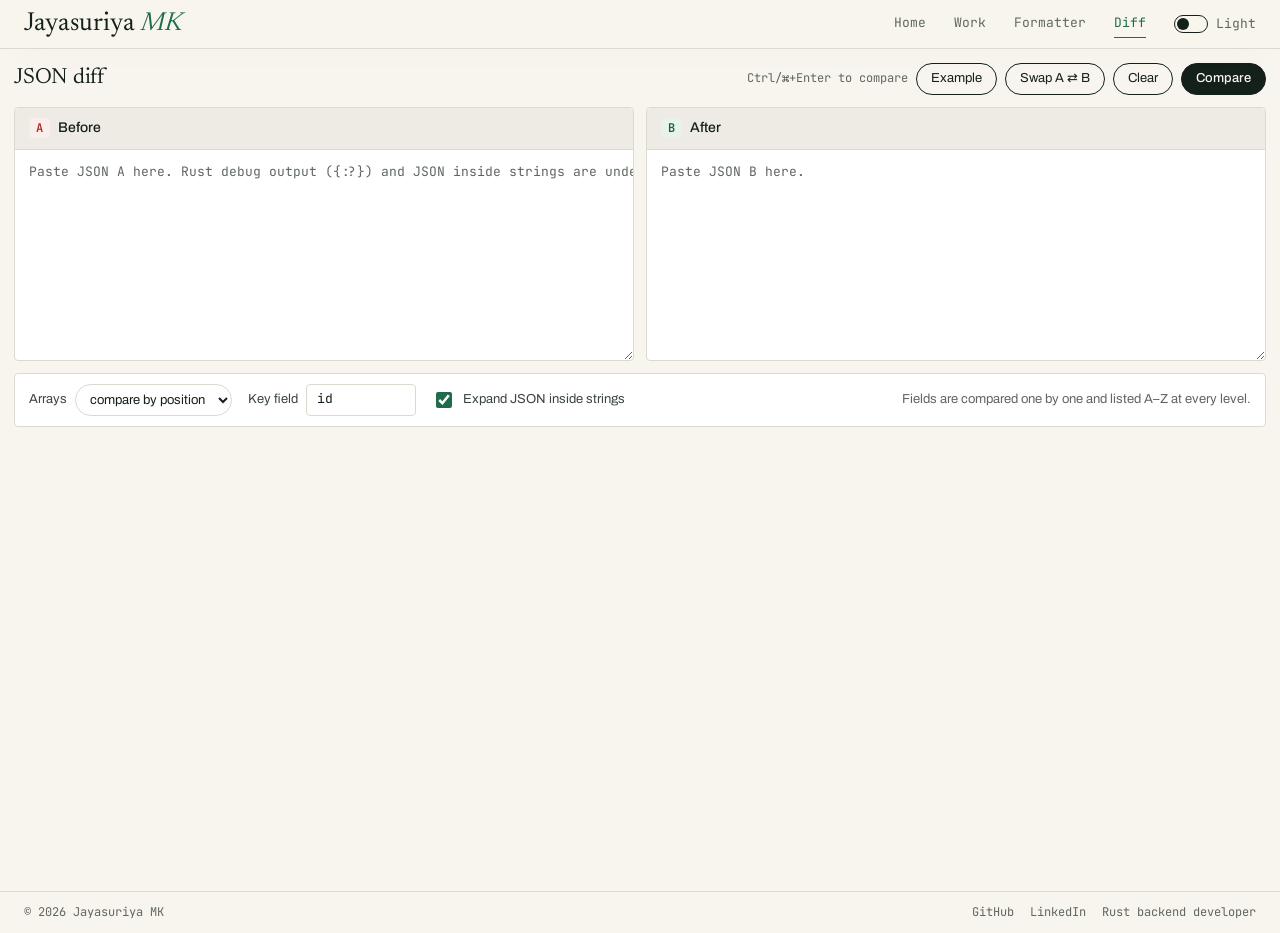
==== JSON_Diff.html @ 96c5d4a2 "Initial commit: Newsprint portfolio with JSON Formatter and JSON Diff" ====
<!DOCTYPE html>
<html lang="en">
<head>
<meta charset="utf-8">
<meta name="viewport" content="width=device-width, initial-scale=1, viewport-fit=cover">
<title>JSON Diff</title>
<link rel="preconnect" href="https://fonts.googleapis.com">
<link rel="preconnect" href="https://fonts.gstatic.com" crossorigin>
<link rel="stylesheet" href="https://fonts.googleapis.com/css2?family=Newsreader:ital,opsz,wght@0,6..72,400;0,6..72,500;1,6..72,400&family=Archivo:wght@400;500;600&family=JetBrains+Mono:wght@400;500&display=swap">
<link rel="stylesheet" href="tools.css">
<style>
  body {
    font-family: var(--sans);
    background: var(--bg);
    color: var(--ink);
  }
  .app {
    min-height: calc(100dvh - 58px);
    display: flex;
    flex-direction: column;
    gap: 12px;
    padding: 14px;
    max-width: 1500px;
    margin: 0 auto;
    box-sizing: border-box;
  }
  .bar {
    display: flex;
    align-items: center;
    flex-wrap: wrap;
    gap: 10px 14px;
  }
  h1 {
    font-family: 'Newsreader', serif;
    font-size: 22px;
    font-weight: 400;
    letter-spacing: -0.01em;
    margin: 0 auto 0 0;
    color: var(--ink);
  }
  .controls {
    display: flex;
    align-items: center;
    flex-wrap: wrap;
    gap: 8px;
  }
  button, select {
    font: inherit;
    font-size: 13px;
    color: var(--ink);
    background: transparent;
    border: 1px solid var(--ink);
    border-radius: 999px;
    padding: 6px 14px;
    cursor: pointer;
    min-height: 32px;
    line-height: 1.2;
    transition: background-color 0.15s ease, color 0.15s ease, border-color 0.15s ease;
  }
  select {
    background: var(--panel);
  }
  button:hover:not(:disabled) {
    background: var(--ink);
    color: var(--bg);
  }
  select:hover {
    border-color: var(--accent);
  }
  button:disabled {
    opacity: 0.45;
    cursor: not-allowed;
  }
  button:disabled:hover {
    background: transparent;
    color: var(--ink);
  }
  button:focus-visible, select:focus-visible, textarea:focus-visible, input:focus-visible {
    outline: 2px solid var(--accent);
    outline-offset: 2px;
  }
  button:active:not(:disabled) {
    background: var(--accent);
    border-color: var(--accent);
    color: var(--bg);
  }
  button.primary {
    background: var(--ink);
    border: 1px solid var(--ink);
    color: var(--bg);
    font-weight: 500;
  }
  button.primary:hover:not(:disabled) {
    background: var(--accent);
    border-color: var(--accent);
    color: var(--bg);
  }
  button.primary:active:not(:disabled) {
    background: var(--accent);
    border-color: var(--accent);
    color: var(--bg);
  }
  button.primary:disabled:hover {
    background: var(--ink);
    color: var(--bg);
  }
  .hint {
    color: var(--muted);
    font-size: 13px;
  }
  .hint.kbd {
    font-family: var(--mono);
    font-size: 12px;
  }

  .inputs { display: grid; grid-template-columns: 1fr 1fr; gap: 12px; }
  @media (max-width: 800px) { .inputs { grid-template-columns: 1fr; } .hint.kbd { display: none; } }

  .pane {
    min-width: 0;
    display: flex;
    flex-direction: column;
    background: var(--panel);
    border: 1px solid var(--line);
    border-radius: 4px;
    overflow: hidden;
  }
  .pane-head {
    display: flex;
    align-items: center;
    justify-content: space-between;
    gap: 10px;
    min-height: 42px;
    padding: 6px 12px 6px 14px;
    background: var(--panel-2);
    border-bottom: 1px solid var(--line);
    font-weight: 500;
    font-size: 14px;
  }
  .pane-head .meta {
    font-family: var(--mono);
    color: var(--muted);
    font-weight: 400;
    font-size: 12px;
    margin-left: 8px;
  }
  .badge {
    display: inline-block;
    min-width: 20px;
    padding: 0 7px;
    margin-right: 8px;
    border-radius: 4px;
    font: 600 12px/20px var(--mono);
    text-align: center;
  }
  .badge.a { background: var(--rem-bg); color: var(--rem-ink); }
  .badge.b { background: var(--add-bg); color: var(--add-ink); }
  textarea.src {
    display: block;
    width: 100%;
    height: 210px;
    min-height: 90px;
    margin: 0;
    border: 0;
    padding: 12px 14px;
    resize: vertical;
    background: transparent;
    color: var(--ink);
    font: 13px/1.55 var(--mono);
    tab-size: 2;
    white-space: pre;
    overflow: auto;
  }
  textarea.src::placeholder { color: var(--muted); }
  .err {
    display: none;
    margin: 0;
    padding: 9px 14px;
    background: var(--err-bg);
    color: var(--err);
    border-top: 1px solid var(--line);
    font-size: 13px;
    overflow-wrap: anywhere;
  }
  .err.show { display: block; }

  .opts {
    display: flex;
    align-items: center;
    flex-wrap: wrap;
    gap: 8px 16px;
    padding: 10px 14px;
    background: var(--panel);
    border: 1px solid var(--line);
    border-radius: 4px;
    font-size: 13px;
  }
  .opts label { display: inline-flex; align-items: center; gap: 8px; color: var(--ink-2); }
  .opts select, .opts input[type="text"] {
    min-height: 32px;
    padding: 3px 10px;
    font-size: 13px;
    color: var(--ink);
    background: var(--panel);
    border: 1px solid var(--line);
  }
  .opts select { border-radius: 999px; }
  .opts input[type="text"] { border-radius: 4px; }
  .opts input.keyname { width: 110px; font-family: var(--mono); }
  .opts input[type="checkbox"] { width: 16px; height: 16px; accent-color: var(--accent); }
  .opts .sp { margin-left: auto; }

  .results {
    background: var(--panel);
    border: 1px solid var(--line);
    border-radius: 4px;
    overflow: clip;
  }
  .results[hidden] { display: none; }
  .summary {
    display: flex;
    align-items: center;
    flex-wrap: wrap;
    gap: 8px;
    padding: 10px 12px;
    background: var(--panel-2);
    border-bottom: 1px solid var(--line);
  }
  .chip {
    display: inline-flex;
    align-items: center;
    gap: 7px;
    min-height: 32px;
    padding: 3px 12px;
    font-size: 13px;
    border-radius: 999px;
    border: 1px solid var(--line);
    background: var(--panel);
    cursor: pointer;
    transition: none;
  }
  .chip b { font-family: var(--mono); font-weight: 600; }
  .chip[aria-pressed="false"] { opacity: 0.5; text-decoration: line-through; text-decoration-color: transparent; }
  .chip.changed { color: var(--chg); }
  .chip.added { color: var(--add-ink); }
  .chip.removed { color: var(--rem-ink); }
  .chip.same { color: var(--ink-2); }
  .chip.changed[aria-pressed="true"] { background: var(--chg-bg); border-color: var(--chg); }
  .chip.added[aria-pressed="true"] { background: var(--add-bg); border-color: var(--add-ink); }
  .chip.removed[aria-pressed="true"] { background: var(--rem-bg); border-color: var(--rem-ink); }
  .chip.same[aria-pressed="true"] { background: var(--accent-soft); border-color: var(--ink-2); }
  .chip:hover {
    background: var(--panel-2);
    color: inherit;
    border-color: var(--ink-2);
  }
  .chip.changed[aria-pressed="true"]:hover { background: var(--chg-bg); border-color: var(--chg); color: var(--chg); }
  .chip.added[aria-pressed="true"]:hover { background: var(--add-bg); border-color: var(--add-ink); color: var(--add-ink); }
  .chip.removed[aria-pressed="true"]:hover { background: var(--rem-bg); border-color: var(--rem-ink); color: var(--rem-ink); }
  .chip.same[aria-pressed="true"]:hover { background: var(--accent-soft); border-color: var(--ink-2); color: var(--ink-2); }

  .toolbar {
    display: flex;
    align-items: center;
    flex-wrap: wrap;
    gap: 8px;
    padding: 8px 12px;
    border-bottom: 1px solid var(--line);
  }
  .toolbar input[type="text"] {
    flex: 1 1 200px;
    min-width: 0;
    min-height: 32px;
    padding: 4px 10px;
    font-size: 13px;
    color: var(--ink);
    background: var(--panel);
    border: 1px solid var(--line);
    border-radius: 4px;
  }
  .toolbar input[type="text"]::placeholder { color: var(--muted); }
  .toolbar button { min-height: 32px; padding: 4px 12px; font-size: 13px; }
  .seg { display: inline-flex; }
  .seg button { border-radius: 0; margin-left: -1px; }
  .seg button:first-child { border-radius: 999px 0 0 999px; margin-left: 0; }
  .seg button:last-child { border-radius: 0 999px 999px 0; }
  .seg button:hover, .seg button:focus-visible, .seg button[aria-pressed="true"] { z-index: 1; }
  button.toggle[aria-pressed="true"] {
    background: var(--accent);
    border-color: var(--accent);
    color: var(--bg);
    font-weight: 500;
  }
  button.toggle[aria-pressed="true"]:hover {
    background: var(--accent);
    border-color: var(--accent);
    color: var(--bg);
  }
  .banner { padding: 18px 16px; color: var(--ok); font-weight: 500; }
  .banner.muted { color: var(--ink-2); font-weight: 400; }
  .note { padding: 8px 14px; font-size: 13px; color: var(--ink-2); border-top: 1px solid var(--line); }

  /* rows */
  .thead, .row { display: grid; grid-template-columns: minmax(220px, 34%) minmax(0, 1fr) minmax(0, 1fr); }
  .thead {
    position: sticky;
    top: 0;
    z-index: 2;
    background: var(--panel-2);
    border-bottom: 1px solid var(--line);
    font-size: 12px;
    font-weight: 600;
    color: var(--ink-2);
    text-transform: uppercase;
    letter-spacing: 0.04em;
  }
  .thead > div { padding: 7px 12px; }
  .row { border-bottom: 1px solid var(--line); font-size: 13px; }
  .row:last-child { border-bottom: 0; }
  .row > div { padding: 5px 12px; min-width: 0; }
  .k {
    font-family: var(--mono);
    overflow-wrap: anywhere;
    display: flex;
    align-items: flex-start;
    gap: 6px;
    border-left: 3px solid transparent;
  }
  .k .lbl { min-width: 0; }
  .k .full { display: block; color: var(--ink-2); font-size: 11.5px; }
  .v { font-family: var(--mono); white-space: pre-wrap; overflow-wrap: anywhere; }
  .v.empty { color: var(--ink-2); opacity: 0.55; }
  .v .ty {
    margin-left: 6px;
    padding: 0 6px;
    border-radius: 4px;
    font: 500 10.5px/16px var(--sans);
    background: var(--panel-2);
    color: var(--ink-2);
    border: 1px solid var(--line);
  }
  .s-str { color: var(--t-str); }
  .s-num { color: var(--t-num); }
  .s-lit { color: var(--t-lit); }
  .row.changed > .k { border-left-color: var(--chg); }
  .row.added > .k { border-left-color: var(--add-ink); }
  .row.removed > .k { border-left-color: var(--rem-ink); }
  .row.changed > .va, .row.removed > .va { background: var(--rem-bg); }
  .row.changed > .vb, .row.added > .vb { background: var(--add-bg); }
  .row.same > .k { color: var(--ink-2); }
  mark.hd { color: inherit; border-radius: 3px; padding: 0 1px; }
  .va mark.hd { background: var(--rem-hl); }
  .vb mark.hd { background: var(--add-hl); }
  .row.group { cursor: pointer; background: var(--panel-2); user-select: none; }
  .row.group:hover { background: var(--accent-soft); }
  .row.group .k { align-items: center; font-weight: 500; }
  .row.group .gm {
    grid-column: 2 / 4;
    display: flex;
    align-items: center;
    flex-wrap: wrap;
    gap: 6px 10px;
    color: var(--ink-2);
  }
  .caret { flex: none; width: 14px; height: 14px; position: relative; }
  .caret::before {
    content: "";
    position: absolute;
    left: 3px;
    top: 2px;
    width: 6px;
    height: 6px;
    border-right: 1.6px solid currentColor;
    border-bottom: 1.6px solid currentColor;
    transform: rotate(-45deg);
    transition: transform 0.12s;
  }
  .row.group.open .caret::before { transform: translate(1px, 1px) rotate(45deg); }
  .pill { display: inline-block; padding: 0 8px; border-radius: 999px; font: 600 12px/20px var(--mono); }
  .pill.changed { background: var(--chg-bg); color: var(--chg); }
  .pill.added { background: var(--add-bg); color: var(--add-ink); }
  .pill.removed { background: var(--rem-bg); color: var(--rem-ink); }
  .size { font-size: 12px; }
  .kids[hidden] { display: none; }

  @media (max-width: 800px) {
    .thead { display: none; }
    .row { grid-template-columns: 1fr; }
    .row.group .gm { grid-column: 1; padding-top: 0; }
    .row:not(.group) > .va::before, .row:not(.group) > .vb::before {
      display: block;
      font: 600 11px/1.6 var(--sans);
      color: var(--ink-2);
    }
    .row:not(.group) > .va::before { content: "A"; }
    .row:not(.group) > .vb::before { content: "B"; }
  }
</style>
<script src="theme.js"></script>
</head>
<body>
<header class="site-header">
  <div class="site-header-inner">
    <a href="index.html" class="site-brand">Jayasuriya <em>MK</em></a>
    <nav class="site-nav">
      <a href="index.html" class="site-nav-link">Home</a>
      <a href="index.html#work" class="site-nav-link">Work</a>
      <a href="JSON_Formatter.html" class="site-nav-link">Formatter</a>
      <a href="JSON_Diff.html" class="site-nav-link" aria-current="page">Diff</a>
      <button type="button" class="site-theme-toggle" data-theme-toggle>
        <span class="site-toggle-track"><span class="site-toggle-knob"></span></span>
        <span class="site-toggle-label">Light</span>
      </button>
    </nav>
  </div>
</header>

<div class="app">
  <div class="bar">
    <h1>JSON diff</h1>
    <div class="controls">
      <span class="hint kbd">Ctrl/⌘+Enter to compare</span>
      <button id="example" type="button">Example</button>
      <button id="swap" type="button" title="Swap A and B">Swap A ⇄ B</button>
      <button id="clear" type="button">Clear</button>
      <button id="compare" type="button" class="primary">Compare</button>
    </div>
  </div>

  <div class="inputs">
    <section class="pane" aria-label="JSON A">
      <div class="pane-head"><span><span class="badge a">A</span>Before<span class="meta" id="metaA"></span></span></div>
      <textarea class="src" id="inA" spellcheck="false" autocomplete="off" autocapitalize="off" placeholder="Paste JSON A here. Rust debug output ({:?}) and JSON inside strings are understood too."></textarea>
      <p class="err" id="errA" role="alert"></p>
    </section>
    <section class="pane" aria-label="JSON B">
      <div class="pane-head"><span><span class="badge b">B</span>After<span class="meta" id="metaB"></span></span></div>
      <textarea class="src" id="inB" spellcheck="false" autocomplete="off" autocapitalize="off" placeholder="Paste JSON B here."></textarea>
      <p class="err" id="errB" role="alert"></p>
    </section>
  </div>

  <div class="opts">
    <label>Arrays
      <select id="arrMode" aria-label="How to match array items">
        <option value="index">compare by position</option>
        <option value="key">match items by key</option>
        <option value="unordered">ignore order</option>
      </select>
    </label>
    <label id="keyWrap" hidden>Key field <input type="text" class="keyname" id="keyName" value="id" spellcheck="false" autocomplete="off" autocapitalize="off"></label>
    <label><input type="checkbox" id="expand" checked> Expand JSON inside strings</label>
    <span class="hint sp">Fields are compared one by one and listed A–Z at every level.</span>
  </div>

  <section class="results" id="results" hidden aria-label="Differences">
    <div class="summary" id="summary"></div>
    <div class="toolbar">
      <span class="seg" role="group" aria-label="View">
        <button id="vTree" type="button" class="toggle" aria-pressed="true">Tree</button>
        <button id="vFlat" type="button" class="toggle" aria-pressed="false">Flat list</button>
      </span>
      <input type="text" id="search" placeholder="Filter by field name or value" aria-label="Filter fields" spellcheck="false" autocomplete="off" autocapitalize="off">
      <button id="expandAll" type="button">Expand all</button>
      <button id="collapseAll" type="button">Collapse all</button>
      <button id="copy" type="button">Copy report</button>
    </div>
    <div id="list"></div>
  </section>
</div>

<footer class="site-footer">
  <span>© 2026 Jayasuriya MK</span>
  <span class="site-footer-links">
    <a href="https://github.com/MKJSM" target="_blank" rel="noopener">GitHub</a>
    <a href="https://www.linkedin.com/in/jayasuriya-mk" target="_blank" rel="noopener">LinkedIn</a>
    <span>Rust backend developer</span>
  </span>
</footer>

<script>
(function () {
  "use strict";
  var $ = function (id) { return document.getElementById(id); };

  
  // Decodes a Rust string literal ("..." with Rust escapes) starting at src[i].
  // Returns { s: decoded string, end: index after the closing quote }.
  function decodeRustString(src, i) {
    var n = src.length, out = "", start = i;
    i++;
    while (i < n && src[i] !== '"') {
      var c = src[i];
      if (c === "\\") {
        var d = src[i + 1]; i += 2;
        if (d === "n") out += "\n";
        else if (d === "r") out += "\r";
        else if (d === "t") out += "\t";
        else if (d === "0") out += "\0";
        else if (d === "\\" || d === '"' || d === "'") out += d;
        else if (d === "u") {
          var m = /^\{([0-9a-fA-F]{1,6})\}/.exec(src.slice(i, i + 9));
          if (!m) throw new Error("bad \\u escape at character " + i);
          out += String.fromCodePoint(parseInt(m[1], 16));
          i += m[0].length;
        } else if (d === "x") {
          out += String.fromCharCode(parseInt(src.slice(i, i + 2), 16));
          i += 2;
        } else throw new Error("bad escape \\" + d + " at character " + (i - 2));
      } else { out += c; i++; }
    }
    if (i >= n) throw new Error("unterminated string starting at character " + start);
    return { s: out, end: i + 1 };
  }

  // Converts the `{:?}` / `{:#?}` output of a serde_json::Value, e.g.
  //   Some(Object {"a": String("x"), "n": Number(1.5), "l": Array [Null, Bool(true)]})
  // into JSON text. Number literals are copied verbatim (no precision loss).
  function debugToJson(src) {
    var i = 0, n = src.length;
    function fail(m) { throw new Error(m + " at character " + i); }
    function ws() {
      while (i < n) {
        var c = src.charCodeAt(i);
        if (c === 32 || c === 10 || c === 13 || c === 9) i++; else break;
      }
    }
    function peek(s) { ws(); return src.slice(i, i + s.length) === s; }
    function eat(s) { if (!peek(s)) fail("expected '" + s + "'"); i += s.length; }
    function rustString() {
      ws();
      if (src[i] !== '"') fail("expected a string");
      var r = decodeRustString(src, i);
      i = r.end;
      return JSON.stringify(r.s);
    }
    function value() {
      ws();
      if (peek("Some(")) { eat("Some("); var sv = value(); eat(")"); return sv; }
      if (peek("None")) { eat("None"); return "null"; }
      if (peek("Null")) { eat("Null"); return "null"; }
      if (peek("Bool(")) {
        eat("Bool(");
        var b;
        if (peek("true")) { eat("true"); b = "true"; } else { eat("false"); b = "false"; }
        eat(")");
        return b;
      }
      if (peek("Number(")) {
        eat("Number("); ws();
        var j = i;
        while (j < n && src[j] !== ")") j++;
        var num = src.slice(i, j).trim();
        if (!/^-?\d+(?:\.\d+)?(?:[eE][+-]?\d+)?$/.test(num)) fail("bad number '" + num + "'");
        i = j; eat(")");
        return num;
      }
      if (peek("String(")) { eat("String("); var s = rustString(); eat(")"); return s; }
      if (peek("Array")) {
        eat("Array"); eat("[");
        var items = [];
        while (!peek("]")) {
          items.push(value());
          if (peek(",")) eat(","); else break;
        }
        eat("]");
        return "[" + items.join(",") + "]";
      }
      if (peek("Object")) {
        eat("Object"); eat("{");
        var ent = [];
        while (!peek("}")) {
          var k = rustString(); eat(":");
          ent.push(k + ":" + value());
          if (peek(",")) eat(","); else break;
        }
        eat("}");
        return "{" + ent.join(",") + "}";
      }
      fail("unexpected token");
    }
    var res = value(); ws();
    if (i < n) fail("unexpected trailing text");
    return res;
  }

  // Also matches the JSON-escaped form: Some(Object {\"a\": String(\"x\")})
  var DEBUG_START = /^\s*(?:Some\(\s*)?(?:Object\s*\{|Array\s*\[|String\(\s*\\?"|Number\(|Bool\(|Null\b)/;
  function looksLikeDebug(s) { return DEBUG_START.test(s); }

  // Raw pasted debug text. Returns null when the text isn't debug output,
  // throws when it looks like debug output but can't be converted.
  function tryDebug(text) {
    if (!looksLikeDebug(text)) return null;
    try { return debugToJson(text); }
    catch (e1) {
      if (text.indexOf('\\"') !== -1) {
        var unescaped = null;
        try { unescaped = JSON.parse('"' + text + '"'); } catch (e) {}
        if (unescaped !== null) { try { return debugToJson(unescaped); } catch (e) {} }
      }
      throw e1;
    }
  }

  // Walks parsed JSON and swaps string fields that hold either
  //   - a JSON object/array encoded as a string ("{\"a\": 1}"), or
  //   - Rust debug output,
  // for a placeholder; the converted text is spliced back in by splice().
  // Nested cases (JSON string inside a JSON string, debug inside either) are
  // expanded recursively. ctx = { texts: [], dbg: 0, json: 0 }.
  function expandDebug(v, ctx) {
    if (typeof v === "string") {
      var t = v.trim(), c = t.charAt(0), e = t.charAt(t.length - 1);
      if ((c === "{" && e === "}") || (c === "[" && e === "]")) {
        var inner;
        try { inner = JSON.parse(protectNumbers(t)); } catch (err) { inner = undefined; }
        if (inner !== undefined) {
          var dbgBefore = ctx.dbg, jsonBefore = ctx.json;
          var sub = expandDebug(inner, ctx);
          ctx.json++;
          // Keep the original text (exact numbers) unless something inside changed.
          var changed = ctx.dbg !== dbgBefore || ctx.json !== jsonBefore + 1;
          ctx.texts.push(changed ? JSON.stringify(sub) : t);
          return "@@DBG" + (ctx.texts.length - 1) + "@@";
        }
      }
      if (looksLikeDebug(v)) {
        try { ctx.texts.push(debugToJson(v)); ctx.dbg++; return "@@DBG" + (ctx.texts.length - 1) + "@@"; } catch (err) {}
      }
      return v;
    }
    if (Array.isArray(v)) return v.map(function (x) { return expandDebug(x, ctx); });
    if (v && typeof v === "object") {
      var o = {};
      Object.keys(v).forEach(function (k) { o[k] = expandDebug(v[k], ctx); });
      return o;
    }
    return v;
  }

  // JSON.parse rounds numbers beyond double precision (e.g. 64-bit IDs).
  // Wrap such literals in a placeholder string so they survive a parse/stringify.
  function protectNumbers(t) {
    var out = "", i = 0, n = t.length, num = /-?\d+(?:\.\d+)?(?:[eE][+-]?\d+)?/y;
    while (i < n) {
      var c = t[i];
      if (c === '"') {
        var j = i + 1;
        while (j < n && t[j] !== '"') j += t[j] === "\\" ? 2 : 1;
        out += t.slice(i, j + 1); i = j + 1;
      } else if (c === "-" || (c >= "0" && c <= "9")) {
        num.lastIndex = i;
        var m = num.exec(t);
        if (!m) { out += c; i++; continue; }
        var lit = m[0];
        out += lit.replace(/\D/g, "").length >= 16 ? '"@@NUM' + lit + '@@"' : lit;
        i += lit.length;
      } else { out += c; i++; }
    }
    return out;
  }

  // Replaces placeholders with their converted text, repeating for nesting.
  function splice(text, ctx) {
    var prev;
    do {
      prev = text;
      text = text.replace(/"@@DBG(\d+)@@"/g, function (m, d) { return ctx.texts[+d]; });
    } while (text !== prev);
    return text.replace(/"@@NUM([^@]+)@@"/g, "$1");
  }

  // Lenient fallback: {json: 1} -> {"json": 1}. Strings are copied verbatim.
  function quoteBareKeys(t) {
    var out = "", i = 0, n = t.length, word = /[A-Za-z_$][\w$-]*/y;
    while (i < n) {
      var c = t[i];
      if (c === '"') {
        var j = i + 1;
        while (j < n && t[j] !== '"') j += t[j] === "\\" ? 2 : 1;
        out += t.slice(i, j + 1); i = j + 1;
      } else if (/[A-Za-z_$]/.test(c)) {
        word.lastIndex = i;
        var w = word.exec(t)[0], k = i + w.length;
        while (k < n && /\s/.test(t[k])) k++;
        out += t[k] === ":" ? '"' + w + '"' : w;
        i += w.length;
      } else { out += c; i++; }
    }
    return out;
  }
  // Converts Rust *derived* Debug output and logfmt-style `key=value` pairs to
  // JSON text, e.g.
  //   { identifier: Some(Ident { type: Some("email") }), order: None } res="{\"ok\":true}"
  // Struct/variant names are dropped, Some(x) / newtypes become x, None becomes
  // null, tuples become arrays. A key=value pair becomes an object field; several
  // top-level pieces are collected into one object.
  var looseTruncated = false;
  function looseToJson(src) {
    looseTruncated = false;
    var i = 0, n = src.length, bareTop = false;
    var IDENT = /[A-Za-z_][\w$]*(?:::[A-Za-z_][\w$]*)*/y;
    var PAIR = /[A-Za-z_][\w.\-]*=/y;
    var INTKEY = /-?\d+/y;
    var NUMBER = /^-?(?:0|[1-9]\d*)(?:\.\d+)?(?:[eE][+-]?\d+)?$/;
    function fail(m) { throw new Error(m + " at character " + i); }
    function ws() {
      while (i < n) {
        var c = src.charCodeAt(i);
        if (c === 32 || c === 10 || c === 13 || c === 9) i++; else break;
      }
    }
    function str() {
      var r;
      try { r = decodeRustString(src, i); }
      catch (e) {
        // A log line cut off before the closing quote: take the rest as the string.
        if (!/^unterminated/.test(e.message)) throw e;
        r = decodeRustString(src + '"', i);
        looseTruncated = true;
      }
      i = r.end;
      return JSON.stringify(r.s);
    }
    function token(top) {
      var s = i;
      while (i < n) {
        var ch = src[i];
        if (/\s/.test(ch) || (!top && ",)}]".indexOf(ch) !== -1)) break;
        i++;
      }
      return src.slice(s, i);
    }
    function scalar(tok) {
      if (NUMBER.test(tok) || tok === "true" || tok === "false") return tok;
      if (tok === "None") return "null";
      return JSON.stringify(tok);
    }
    function tuple(arr) {
      return arr.length === 0 ? "null" : arr.length === 1 ? arr[0] : "[" + arr.join(",") + "]";
    }
    function items(close) {
      var out = [];
      ws();
      while (src[i] !== close) {
        if (i >= n) fail("expected '" + close + "'");
        out.push(value(false));
        ws();
        if (src[i] === ",") { i++; ws(); }
        else if (src[i] !== close) fail("expected ',' or '" + close + "'");
      }
      i++;
      return out;
    }
    function keyTok() {
      ws();
      if (src[i] === '"') return str();
      IDENT.lastIndex = i;
      var m = IDENT.exec(src);
      if (!m) { INTKEY.lastIndex = i; m = INTKEY.exec(src); }
      if (!m) return null;
      i += m[0].length;
      return JSON.stringify(m[0]);
    }
    function braces() {
      i++; ws();
      if (src[i] === "}") { i++; return "{}"; }
      var save = i, k = keyTok();
      ws();
      if (k !== null && src[i] === ":" && src[i + 1] !== ":") {
        var ent = [];
        for (;;) {
          i++; // ':'
          ent.push(k + ":" + value(false));
          ws();
          if (src[i] === ",") { i++; ws(); }
          if (src[i] === "}") { i++; break; }
          if (i >= n) fail("expected '}'");
          k = keyTok(); ws();
          if (k === null || src[i] !== ":") fail("expected a field name followed by ':'");
        }
        return "{" + ent.join(",") + "}";
      }
      i = save; // a set: {1, 2, 3}
      return "[" + items("}").join(",") + "]";
    }
    function value(top) {
      ws();
      if (i >= n) fail("unexpected end of input");
      var c = src[i];
      if (c === '"') return str();
      if (c === "'") {
        var j = i + 1;
        while (j < n && src[j] !== "'") j += src[j] === "\\" ? 2 : 1;
        var raw = src.slice(i + 1, j); i = j + 1;
        try { return JSON.stringify(decodeRustString('"' + raw + '"', 0).s); }
        catch (e) { return JSON.stringify(raw); }
      }
      if (c === "{") return braces();
      if (c === "[") { i++; return "[" + items("]").join(",") + "]"; }
      if (c === "(") { i++; return tuple(items(")")); }
      IDENT.lastIndex = i;
      var m = IDENT.exec(src);
      if (m) {
        var after = i + m[0].length;
        if (src[after] === "(") { i = after + 1; return tuple(items(")")); }
        var j2 = src[after] === " " ? after + 1 : after;
        if (src[j2] === "{") { i = j2; return braces(); }
        if (src[j2] === "[") { i = j2 + 1; return "[" + items("]").join(",") + "]"; }
      }
      if (top) bareTop = true;
      var tok = token(top);
      if (!tok) fail("unexpected character '" + c + "'");
      return scalar(tok);
    }

    var entries = [], used = {}, textParts = [], textEntry = null, structured = 0, unnamed = 0;
    function uniqueKey(k) {
      var base = k, c = 1;
      while (used[k]) k = base + "_" + (++c);
      used[k] = true;
      return k;
    }
    ws();
    while (i < n) {
      PAIR.lastIndex = i;
      var pm = PAIR.exec(src);
      if (pm && src[i + pm[0].length] !== "=") {
        i += pm[0].length;
        entries.push([uniqueKey(pm[0].slice(0, -1)), value(true)]);
        structured++;
      } else {
        var start = i;
        bareTop = false;
        var v = value(true);
        if (bareTop) {
          // Loose words (timestamps, log levels, ...) are gathered into one "text" field.
          textParts.push(src.slice(start, i).trim());
          if (!textEntry) { textEntry = [uniqueKey("text"), null]; entries.push(textEntry); }
        } else {
          unnamed++;
          entries.push([uniqueKey(unnamed === 1 ? "value" : "value_" + unnamed), v]);
          structured++;
        }
      }
      ws();
    }
    if (!structured) fail("no struct, JSON or key=value data found");
    if (textEntry) textEntry[1] = JSON.stringify(textParts.join(" "));
    if (entries.length === 1 && entries[0][0] === "value") return entries[0][1];
    return "{" + entries.map(function (e) { return JSON.stringify(e[0]) + ":" + e[1]; }).join(",") + "}";
  }

  // Text in which every quote is backslash-escaped (\" ... \") is the body of a
  // JSON string literal; returns the unescaped text, or null when it isn't.
  function unescapeQuoted(text) {
    if (!/\\"/.test(text) || /(^|[^\\])"/.test(text)) return null;
    try { return JSON.parse('"' + text.replace(/\r?\n/g, "\\n").replace(/\t/g, "\\t") + '"'); } catch (e) {}
    return text.replace(/\\(["\\\/])/g, "$1").replace(/\\n/g, "\n").replace(/\\t/g, "\t").replace(/\\r/g, "\r");
  }

  // Non-JSON input -> { text: JSON text, note } using the best matching format.
  // Returns null when the input just looks like broken JSON (so the caller can
  // report the precise JSON error); throws when it looks like Rust output but
  // cannot be converted.
  function convertToJson(text) {
    // The inside of a JSON string pasted without its outer quotes: {\"a\":\"b\"}
    var plain = unescapeQuoted(text);
    if (plain !== null && plain !== text) {
      try { JSON.parse(plain); return { text: plain, note: "unescaped JSON" }; } catch (e) {}
      try {
        var inner = convertToJson(plain);
        if (inner) return { text: inner.text, note: "unescaped · " + inner.note };
      } catch (e) {}
    }
    var fixed = quoteBareKeys(text);
    if (fixed !== text) {
      try { JSON.parse(fixed); return { text: fixed, note: "quoted bare keys" }; } catch (e) {}
    }
    var err1 = null;
    try {
      var d = tryDebug(text);
      if (d !== null) return { text: d, note: "Rust debug converted" };
    } catch (e) { err1 = e; }
    try {
      var lt = looseToJson(text);
      return { text: lt, note: "Rust struct / log format converted" + (looseTruncated ? " (missing closing quote added)" : "") };
    } catch (e2) {
      var jsonish = /^\s*(?:\{\s*["}]|\[\s*["\]\[{\d\-]|\[\s*(?:true|false|null)\b)/.test(text);
      if (jsonish && !err1) return null;
      throw err1 || e2;
    }
  }
  

  // ---------------------------------------------------------------------------
  // Parsing: plain JSON first, then Rust debug / log formats and JSON inside strings
  // (same converters as the formatter).
  // ---------------------------------------------------------------------------
  function reviver(k, v) {
    return typeof v === "string" && /^@@NUM[^@]+@@$/.test(v) ? { __num: v.slice(5, -2) } : v;
  }
  function parseNums(text) { return JSON.parse(protectNumbers(text), reviver); }

  function toValue(raw, expand) {
    var text = raw.trim(), jerr = null;
    try { JSON.parse(text); } catch (e) { jerr = e; }
    if (jerr) {
      var conv = convertToJson(text);
      if (!conv) throw jerr;
      text = conv.text;
    }
    if (expand) {
      var ctx = { texts: [], dbg: 0, json: 0 };
      var walked = expandDebug(JSON.parse(protectNumbers(text)), ctx);
      if (ctx.texts.length) text = splice(JSON.stringify(walked), ctx);
    }
    return parseNums(text);
  }

  // ---------------------------------------------------------------------------
  // Value helpers
  // ---------------------------------------------------------------------------
  var MISSING = { missing: true };

  function typeOf(v) {
    if (v === MISSING) return "missing";
    if (v === null) return "null";
    if (Array.isArray(v)) return "array";
    if (typeof v === "object") return v.__num !== undefined ? "number" : "object";
    return typeof v;
  }
  function numStr(v) { return typeof v === "object" ? v.__num : String(v); }
  function ser(v, sorted) {
    var t = typeOf(v);
    if (t === "array") return "[" + v.map(function (x) { return ser(x, sorted); }).join(",") + "]";
    if (t === "object") {
      var ks = Object.keys(v); if (sorted) ks.sort();
      return "{" + ks.map(function (k) { return JSON.stringify(k) + ":" + ser(v[k], sorted); }).join(",") + "}";
    }
    if (t === "number") return numStr(v);
    return JSON.stringify(v);
  }
  function isContainer(t) { return t === "object" || t === "array"; }
  function cmpKeys(a, b) {
    var c = a.localeCompare(b, undefined, { sensitivity: "base" });
    return c !== 0 ? c : (a < b ? -1 : a > b ? 1 : 0);
  }
  function leafEqual(a, b) {
    var t = typeOf(a);
    if (t !== typeOf(b)) return false;
    if (t === "number") return typeof a === "number" && typeof b === "number" ? a === b : numStr(a) === numStr(b);
    if (isContainer(t)) return ser(a, true) === ser(b, true);
    return a === b;
  }
  function pathKey(path, k) {
    return /^[\w$-]+$/.test(k) ? (path ? path + "." : "") + k : path + "[" + JSON.stringify(k) + "]";
  }

  // ---------------------------------------------------------------------------
  // Diff. Every node: { label, path, a, b, status, children|null, counts }.
  // status is changed | added | removed | same. Containers get children sorted A-Z.
  // ---------------------------------------------------------------------------
  var opt = { arr: "index", key: "id" };

  function diff(a, b, label, path) {
    var n = { label: label, path: path, a: a, b: b, status: "same", children: null, kind: null, open: false, note: "",
              counts: { changed: 0, added: 0, removed: 0, same: 0 } };
    var ta = typeOf(a), tb = typeOf(b);
    if (a === MISSING) n.status = "added"; else if (b === MISSING) n.status = "removed";

    var both = a !== MISSING && b !== MISSING;
    var sameKind = both && ta === tb && isContainer(ta);
    var oneSide = !both && isContainer(a === MISSING ? tb : ta);
    if (sameKind || oneSide) {
      n.kind = a === MISSING ? tb : ta;
      n.children = n.kind === "object" ? diffObject(a, b, path) : diffArray(a, b, path, n);
      if (n.children.length === 0) n.children = null;      // empty {} / [] behave as plain values
    }
    if (n.children) {
      n.children.forEach(function (c) {
        for (var s in c.counts) n.counts[s] += c.counts[s];
      });
      if (both) n.status = (n.counts.changed + n.counts.added + n.counts.removed) ? "changed" : "same";
      n.open = (n.counts.changed + n.counts.added + n.counts.removed) > 0;
    } else {
      if (both) n.status = leafEqual(a, b) ? "same" : "changed";
      n.counts[n.status]++;
    }
    return n;
  }

  function diffObject(a, b, path) {
    var ks = {};
    if (a !== MISSING) Object.keys(a).forEach(function (k) { ks[k] = 1; });
    if (b !== MISSING) Object.keys(b).forEach(function (k) { ks[k] = 1; });
    return Object.keys(ks).sort(cmpKeys).map(function (k) {
      var va = a !== MISSING && Object.prototype.hasOwnProperty.call(a, k) ? a[k] : MISSING;
      var vb = b !== MISSING && Object.prototype.hasOwnProperty.call(b, k) ? b[k] : MISSING;
      return diff(va, vb, k, pathKey(path, k));
    });
  }

  function keyedMap(arr) {
    var m = new Map();
    for (var i = 0; i < arr.length; i++) {
      var it = arr[i];
      if (typeOf(it) !== "object") return null;
      var kv = it[opt.key], t = typeOf(kv);
      if (kv === undefined || t === "object" || t === "array" || t === "null") return null;
      var s = t === "number" ? numStr(kv) : String(kv);
      if (m.has(s)) return null;
      m.set(s, it);
    }
    return m;
  }

  function diffArray(a, b, path, node) {
    var A = a === MISSING ? [] : a, B = b === MISSING ? [] : b, out = [], i;
    if (opt.arr === "key" && (A.length || B.length)) {
      var ma = keyedMap(A), mb = keyedMap(B);
      if (ma && mb) {
        var ks = {};
        ma.forEach(function (v, k) { ks[k] = 1; });
        mb.forEach(function (v, k) { ks[k] = 1; });
        return Object.keys(ks).sort(cmpKeys).map(function (k) {
          var lab = "[" + opt.key + "=" + k + "]";
          return diff(ma.has(k) ? ma.get(k) : MISSING, mb.has(k) ? mb.get(k) : MISSING, lab, path + lab);
        });
      }
      node.note = "no unique \"" + opt.key + "\" on every item, compared by position";
    }
    if (opt.arr === "unordered") {
      var pool = new Map();
      B.forEach(function (x, j) {
        var c = ser(x, true);
        if (!pool.has(c)) pool.set(c, []);
        pool.get(c).push(j);
      });
      var used = {};
      A.forEach(function (x, ia) {
        var c = ser(x, true), list = pool.get(c);
        if (list && list.length) {
          var jb = list.shift(); used[jb] = 1;
          out.push(diff(x, B[jb], "[" + ia + "]", path + "[" + ia + "]"));
        } else out.push(diff(x, MISSING, "[" + ia + "]", path + "[" + ia + "]"));
      });
      B.forEach(function (x, j) { if (!used[j]) out.push(diff(MISSING, x, "[" + j + "]", path + "[" + j + "]")); });
      return out;
    }
    var len = Math.max(A.length, B.length);
    for (i = 0; i < len; i++) {
      out.push(diff(i < A.length ? A[i] : MISSING, i < B.length ? B[i] : MISSING, "[" + i + "]", path + "[" + i + "]"));
    }
    return out;
  }

  // ---------------------------------------------------------------------------
  // Rendering
  // ---------------------------------------------------------------------------
  var state = { root: null, view: "tree", q: "", f: { changed: true, added: true, removed: true, same: false } };
  var ROW_CAP = 4000, rows = 0, capped = false;

  function el(tag, cls, text) {
    var e = document.createElement(tag);
    if (cls) e.className = cls;
    if (text !== undefined) e.textContent = text;
    return e;
  }
  function isLeaf(n) { return !n.children; }

  function leafText(v) {
    var t = typeOf(v);
    if (t === "missing") return "";
    if (t === "string") return JSON.stringify(v);
    if (t === "number") return numStr(v);
    if (isContainer(t)) { var s = ser(v); return s.length > 400 ? s.slice(0, 400) + "…" : s; }
    return String(v);
  }

  // Marks which nodes are visible under the current filters / search.
  function mark(n) {
    var q = state.q;
    if (isLeaf(n)) {
      var ok = !!state.f[n.status];
      if (ok && q) ok = n.path.toLowerCase().indexOf(q) >= 0 || leafText(n.a).toLowerCase().indexOf(q) >= 0 || leafText(n.b).toLowerCase().indexOf(q) >= 0;
      n.v = ok;
    } else {
      var any = false;
      n.children.forEach(function (c) { if (mark(c)) any = true; });
      n.v = any;
    }
    return n.v;
  }

  function strFrag(sa, sb, side) {
    var p = 0, max = Math.min(sa.length, sb.length);
    while (p < max && sa.charCodeAt(p) === sb.charCodeAt(p)) p++;
    var s = 0;
    while (s < max - p && sa.charCodeAt(sa.length - 1 - s) === sb.charCodeAt(sb.length - 1 - s)) s++;
    var me = side === "a" ? sa : sb;
    var pre = me.slice(0, p), mid = me.slice(p, me.length - s), suf = me.slice(me.length - s);
    if (pre.length > 48) pre = "…" + pre.slice(-40);
    if (suf.length > 48) suf = suf.slice(0, 40) + "…";
    var f = document.createDocumentFragment();
    f.appendChild(document.createTextNode('"' + pre));
    if (mid) { var m = el("mark", "hd", mid); f.appendChild(m); }
    f.appendChild(document.createTextNode(suf + '"'));
    return f;
  }

  function valueCell(n, side) {
    var v = side === "a" ? n.a : n.b, o = side === "a" ? n.b : n.a;
    var c = el("div", "v v" + side);
    var t = typeOf(v);
    if (t === "missing") { c.classList.add("empty"); c.textContent = "—"; return c; }
    var span = el("span");
    if (t === "string") {
      span.className = "s-str";
      if (typeOf(o) === "string" && o !== v) {
        span.appendChild(strFrag(JSON.stringify(n.a).slice(1, -1), JSON.stringify(n.b).slice(1, -1), side));
        span.title = JSON.stringify(v);
      } else span.textContent = JSON.stringify(v);
    } else if (t === "number") { span.className = "s-num"; span.textContent = numStr(v); }
    else if (t === "boolean" || t === "null") { span.className = "s-lit"; span.textContent = String(v); }
    else if (isContainer(t)) {
      var s = ser(v);
      span.textContent = s.length > 400 ? s.slice(0, 400) + "…" : s;
      if (s.length > 400) span.title = s.slice(0, 2000);
    } else span.textContent = String(v);
    c.appendChild(span);
    if (o !== MISSING && typeOf(o) !== t) c.appendChild(el("span", "ty", t));
    return c;
  }

  function keyCell(n, depth, flat) {
    var k = el("div", "k");
    if (!flat) k.style.paddingLeft = (12 + depth * 16) + "px";
    var l = el("div", "lbl");
    l.appendChild(document.createTextNode(flat ? (n.path || "(root)") : (n.label || "(root)")));
    k.title = n.path || "(root)";
    k.appendChild(l);
    return k;
  }

  function leafRow(n, depth, flat) {
    var r = el("div", "row " + n.status);
    r.appendChild(keyCell(n, depth, flat));
    r.appendChild(valueCell(n, "a"));
    r.appendChild(valueCell(n, "b"));
    return r;
  }

  function pill(kind, count) {
    return el("span", "pill " + kind, (kind === "changed" ? "~ " : kind === "added" ? "+ " : "− ") + count);
  }

  function groupRow(n, depth, body) {
    var r = el("div", "row group" + (n.open ? " open" : ""));
    r.setAttribute("role", "button");
    r.setAttribute("tabindex", "0");
    r.setAttribute("aria-expanded", n.open ? "true" : "false");
    var k = el("div", "k");
    k.style.paddingLeft = (12 + depth * 16) + "px";
    k.appendChild(el("span", "caret"));
    k.appendChild(el("span", "lbl", n.label));
    k.title = n.path;
    r.appendChild(k);
    var gm = el("div", "gm");
    var unit = n.kind === "object" ? ["key", "keys"] : ["item", "items"];
    function cnt(v) { var c = n.kind === "object" ? Object.keys(v).length : v.length; return c; }
    function word(c) { return c === 1 ? unit[0] : unit[1]; }
    var size;
    if (n.a !== MISSING && n.b !== MISSING && cnt(n.a) !== cnt(n.b)) size = cnt(n.a) + " → " + cnt(n.b) + " " + unit[1];
    else { var c1 = cnt(n.b !== MISSING ? n.b : n.a); size = c1 + " " + word(c1); }
    gm.appendChild(el("span", "size", (n.kind === "object" ? "{ } " : "[ ] ") + size));
    if (n.status === "added") gm.appendChild(el("span", "pill added", "added"));
    if (n.status === "removed") gm.appendChild(el("span", "pill removed", "removed"));
    if (n.status === "changed") {
      if (n.counts.changed) gm.appendChild(pill("changed", n.counts.changed));
      if (n.counts.added) gm.appendChild(pill("added", n.counts.added));
      if (n.counts.removed) gm.appendChild(pill("removed", n.counts.removed));
    }
    if (n.status === "same") gm.appendChild(el("span", "size", "unchanged"));
    if (n.note) gm.appendChild(el("span", "size", n.note));
    r.appendChild(gm);

    function toggle() {
      n.open = !n.open;
      r.classList.toggle("open", n.open);
      r.setAttribute("aria-expanded", n.open ? "true" : "false");
      body.hidden = !n.open;
      if (n.open && !body.firstChild) fill(n, depth + 1, body);
    }
    r.addEventListener("click", toggle);
    r.addEventListener("keydown", function (e) {
      if (e.key === "Enter" || e.key === " ") { e.preventDefault(); toggle(); }
    });
    return r;
  }

  function fill(n, depth, parent) {
    n.children.forEach(function (c) { renderNode(c, depth, parent); });
  }

  function renderNode(n, depth, parent) {
    if (!n.v) return;
    if (isLeaf(n)) {
      if (rows >= ROW_CAP) { capped = true; return; }
      rows++;
      parent.appendChild(leafRow(n, depth, false));
      return;
    }
    var body = el("div", "kids");
    body.hidden = !n.open;
    parent.appendChild(groupRow(n, depth, body));
    parent.appendChild(body);
    if (n.open) fill(n, depth + 1, body);
  }

  function collectLeaves(n, out) {
    if (!n.v) return;
    if (isLeaf(n)) out.push(n); else n.children.forEach(function (c) { collectLeaves(c, out); });
  }

  function head() {
    var h = el("div", "thead");
    h.appendChild(el("div", "", "Field"));
    h.appendChild(el("div", "", "A · before"));
    h.appendChild(el("div", "", "B · after"));
    return h;
  }

  function render() {
    var root = state.root;
    var list = $("list");
    list.textContent = "";
    if (!root) return;
    mark(root);
    rows = 0; capped = false;

    var c = root.counts;
    var sum = $("summary");
    sum.textContent = "";
    [["changed", "Changed"], ["added", "Only in B"], ["removed", "Only in A"], ["same", "Unchanged"]].forEach(function (d) {
      var b = el("button", "chip " + d[0]);
      b.type = "button";
      b.setAttribute("aria-pressed", state.f[d[0]] ? "true" : "false");
      var n = el("b", "", String(c[d[0]]));
      b.appendChild(n); b.appendChild(document.createTextNode(d[1]));
      b.addEventListener("click", function () { state.f[d[0]] = !state.f[d[0]]; render(); });
      sum.appendChild(b);
    });
    var total = c.changed + c.added + c.removed;
    sum.appendChild(el("span", "hint", total ? total + " difference" + (total === 1 ? "" : "s") + " in " + (total + c.same) + " fields" : (total + c.same) + " fields compared"));

    if (!total && !state.q) {
      list.appendChild(el("div", "banner", "No differences. A and B are identical."));
      if (!state.f.same) list.appendChild(el("div", "note", "Turn on “Unchanged” above to list every field."));
    }
    if (!root.v) {
      if (total || state.q) list.appendChild(el("div", "banner muted", state.q ? "No fields match this filter." : "Nothing to show with the current filters."));
      return;
    }

    list.appendChild(head());
    var box = el("div", "tree");
    list.appendChild(box);
    if (state.view === "flat") {
      var leaves = [];
      collectLeaves(root, leaves);
      leaves.forEach(function (n) {
        if (rows >= ROW_CAP) { capped = true; return; }
        rows++;
        box.appendChild(leafRow(n, 0, true));
      });
    } else if (isLeaf(root)) {
      rows++;
      box.appendChild(leafRow(root, 0, false));
    } else {
      fill(root, 0, box);
    }
    if (capped) list.appendChild(el("div", "note", "Showing the first " + ROW_CAP + " rows. Use the filter or the chips above to narrow the list."));
  }

  function setAllOpen(n, open) {
    if (!n.children) return;
    n.open = open;
    n.children.forEach(function (c) { setAllOpen(c, open); });
  }

  // ---------------------------------------------------------------------------
  // Compare / wiring
  // ---------------------------------------------------------------------------
  var inA = $("inA"), inB = $("inB"), results = $("results");

  function fmtBytes(n) {
    if (n < 1024) return n + " B";
    if (n < 1048576) return (n / 1024).toFixed(1) + " KB";
    return (n / 1048576).toFixed(2) + " MB";
  }
  function showErr(which, msg) {
    var e = $("err" + which);
    e.textContent = msg;
    e.classList.toggle("show", !!msg);
  }
  function explain(e) {
    var m = String(e && e.message || e).replace(/^JSON\.parse: /, "");
    return "Invalid JSON: " + m;
  }

  function compare() {
    showErr("A", ""); showErr("B", "");
    var ta = inA.value.trim(), tb = inB.value.trim(), ok = true, va, vb;
    opt.arr = $("arrMode").value;
    opt.key = $("keyName").value.trim() || "id";
    var expand = $("expand").checked;
    if (!ta) { showErr("A", "Paste JSON for A."); ok = false; }
    else { try { va = toValue(ta, expand); } catch (e) { showErr("A", explain(e)); ok = false; } }
    if (!tb) { showErr("B", "Paste JSON for B."); ok = false; }
    else { try { vb = toValue(tb, expand); } catch (e) { showErr("B", explain(e)); ok = false; } }
    if (!ok) { results.hidden = true; state.root = null; return; }
    state.root = diff(va, vb, "", "");
    if (state.root.children && state.root.counts.changed + state.root.counts.added + state.root.counts.removed) state.root.open = true;
    results.hidden = false;
    render();
    if (results.getBoundingClientRect().top > window.innerHeight * 0.7) results.scrollIntoView({ block: "start", behavior: "smooth" });
  }

  function report() {
    var lines = [];
    (function walk(n) {
      if (!isLeaf(n)) { n.children.forEach(walk); return; }
      if (n.status === "same") return;
      var p = n.path || "(root)";
      if (n.status === "changed") lines.push("CHANGED  " + p + ": " + leafText(n.a) + " → " + leafText(n.b));
      else if (n.status === "added") lines.push("ADDED    " + p + ": " + leafText(n.b));
      else lines.push("REMOVED  " + p + ": " + leafText(n.a));
    })(state.root);
    return lines.join("\n") || "No differences.";
  }

  function legacyCopy(text) {
    return new Promise(function (resolve, reject) {
      var t = document.createElement("textarea");
      t.value = text; t.setAttribute("readonly", "");
      t.style.cssText = "position:fixed;top:0;left:0;opacity:0";
      document.body.appendChild(t); t.select();
      var ok = false;
      try { ok = document.execCommand("copy"); } catch (e) {}
      document.body.removeChild(t);
      ok ? resolve() : reject(new Error("copy failed"));
    });
  }
  function copy(text) {
    if (navigator.clipboard && window.isSecureContext) {
      return navigator.clipboard.writeText(text).catch(function () { return legacyCopy(text); });
    }
    return legacyCopy(text);
  }

  var EX_A = { code: "20260AD796", status: "open", tip: 0, totalIncl: 100, clientName: "IOS TEST IPAD", isClosed: false,
    items: { "06257F": { title: "Adai Avial", quantity: 4, priceIncl: 20, modifiers: [], categories: [{ id: "c1", title: "Dosa" }] },
             "140569": { title: "APicbase item", quantity: 2, priceIncl: 10, vat: 9 } },
    payments: [{ id: "p1", method: "cash", total: 100 }], tags: ["a", "b", "c"], updatedOn: 1791369052.745071 };
  var EX_B = { code: "20260AD796", status: "paid", tip: 5, totalIncl: 100, clientName: "IOS TEST IPAD", isClosed: true, loyalty: { points: 12 },
    items: { "06257F": { title: "Adai Avial KDS", quantity: 3, priceIncl: 20, modifiers: [{ title: "Extra" }], categories: [{ id: "c1", title: "Dosa" }] },
             "9ZZZZ": { title: "Fries", quantity: 1, priceIncl: 12 } },
    payments: [{ id: "p1", method: "card", total: 100 }, { id: "p2", method: "cash", total: 5 }], tags: ["c", "a"], updatedOn: 1791369053.207179 };

  function meta(ta, id) { $(id).textContent = ta.value ? fmtBytes(new Blob([ta.value]).size) : ""; }
  inA.addEventListener("input", function () { meta(inA, "metaA"); });
  inB.addEventListener("input", function () { meta(inB, "metaB"); });

  $("compare").addEventListener("click", compare);
  $("example").addEventListener("click", function () {
    inA.value = JSON.stringify(EX_A, null, 2); inB.value = JSON.stringify(EX_B, null, 2);
    meta(inA, "metaA"); meta(inB, "metaB"); compare();
  });
  $("swap").addEventListener("click", function () {
    var t = inA.value; inA.value = inB.value; inB.value = t;
    meta(inA, "metaA"); meta(inB, "metaB");
    if (!results.hidden) compare();
  });
  $("clear").addEventListener("click", function () {
    inA.value = ""; inB.value = ""; meta(inA, "metaA"); meta(inB, "metaB");
    showErr("A", ""); showErr("B", ""); results.hidden = true; state.root = null; inA.focus();
  });
  ["arrMode", "keyName", "expand"].forEach(function (id) {
    $(id).addEventListener("change", function () {
      $("keyWrap").hidden = $("arrMode").value !== "key";
      if (!results.hidden) compare();
    });
  });
  $("keyName").addEventListener("keydown", function (e) { if (e.key === "Enter") { e.preventDefault(); compare(); } });
  $("arrMode").addEventListener("change", function () { $("keyWrap").hidden = $("arrMode").value !== "key"; });

  function setView(v) {
    state.view = v;
    $("vTree").setAttribute("aria-pressed", v === "tree" ? "true" : "false");
    $("vFlat").setAttribute("aria-pressed", v === "flat" ? "true" : "false");
    $("expandAll").disabled = $("collapseAll").disabled = v === "flat";
    render();
  }
  $("vTree").addEventListener("click", function () { setView("tree"); });
  $("vFlat").addEventListener("click", function () { setView("flat"); });
  $("expandAll").addEventListener("click", function () { if (state.root) { setAllOpen(state.root, true); render(); } });
  $("collapseAll").addEventListener("click", function () { if (state.root) { setAllOpen(state.root, false); state.root.open = true; render(); } });
  var searchTimer = null;
  $("search").addEventListener("input", function () {
    clearTimeout(searchTimer);
    searchTimer = setTimeout(function () {
      state.q = $("search").value.trim().toLowerCase();
      if (state.q && state.root) setAllOpen(state.root, true);
      render();
    }, 120);
  });
  var copyTimer = null;
  $("copy").addEventListener("click", function () {
    if (!state.root) return;
    var b = $("copy");
    copy(report()).then(function () { b.textContent = "Copied"; }).catch(function () { b.textContent = "Copy failed"; }).then(function () {
      clearTimeout(copyTimer);
      copyTimer = setTimeout(function () { b.textContent = "Copy report"; }, 1600);
    });
  });
  document.addEventListener("keydown", function (e) {
    if ((e.ctrlKey || e.metaKey) && e.key === "Enter") { e.preventDefault(); compare(); }
  });
})();
</script>
</body>
</html>
---- tools.css ----
/* ── Newsprint tokens & Shared Tool Styles ─────────────────────── */

:root {
  color-scheme: light dark;
  --bg: #f7f5ee;
  --ink: #14201a;
  --accent: #1f6b4a;
  --muted: #5f675f;
  --rule: #d9dbd0;
  --ink2: #3c463f;
  --imgbg: #e4e5da;
  --chip: #c7cbbd;
  --live: #1f6b4a;
  --hdr: rgba(247, 245, 238, 0.66);
  --glass: rgba(255, 255, 253, 0.62);
  --glassLine: rgba(20, 32, 26, 0.14);
  --glassShadow: 0 34px 60px -34px rgba(31, 107, 74, 0.42),
                 0 2px 6px -2px rgba(20, 32, 26, 0.08),
                 inset 0 1px 0 rgba(255, 255, 255, 0.9);
  --glowA: color-mix(in oklab, var(--accent) 55%, transparent);
  --glowAOp: 0.45;
  --glowB: color-mix(in oklab, #e2b75e 70%, transparent);
  --glowBOp: 0.5;

  /* Tool variable aliases mapped to Newsprint tokens */
  --panel: #ffffff;
  --panel-2: color-mix(in oklab, var(--bg) 96%, var(--ink));
  --line: var(--rule);
  --ink-2: var(--ink2);
  --accent-soft: color-mix(in oklab, var(--accent) 14%, var(--bg));
  --accent-ink: var(--bg);
  --sans: 'Archivo', system-ui, -apple-system, sans-serif;
  --mono: 'JetBrains Mono', ui-monospace, SFMono-Regular, Menlo, Consolas, monospace;
  --ok: var(--accent);
  --err: #a82b24;
  --err-bg: #fbedeb;

  /* Syntax tokens (green/amber-leaning) */
  --t-key: #185c37;
  --t-str: #216a65;
  --t-num: #b25310;
  --t-lit: #844a7f;
  --t-punc: #667066;

  /* Diff tokens */
  --rem-bg: #fbedeb;
  --rem-hl: #f7b4af;
  --rem-ink: #a82b24;
  --add-bg: #e6f3eb;
  --add-hl: #9ed7b3;
  --add-ink: #195e38;
  --chg: #9a6712;
  --chg-bg: #fdf3df;

  /* Search markers and selection */
  --mk: #fae498;
  --mk-cur: #f5af52;
  --sel: rgba(31, 107, 74, 0.22);

  /* Layout dimensions */
  --site-header-h: 53px;

  box-sizing: border-box;
  padding-top: env(safe-area-inset-top, 0px);
  padding-bottom: env(safe-area-inset-bottom, 0px);
}

@media (prefers-color-scheme: dark) {
  :root:not([data-theme="light"]) {
    --bg: #0f1512;
    --ink: #e9ece4;
    --accent: #6fc79c;
    --muted: #9aa39b;
    --rule: #2a332d;
    --ink2: #c3cbc2;
    --imgbg: #1b231f;
    --chip: #3b463f;
    --live: #6fc79c;
    --hdr: rgba(15, 21, 18, 0.62);
    --glass: color-mix(in oklab, var(--bg) 58%, transparent);
    --glassLine: color-mix(in oklab, var(--ink) 18%, transparent);
    --glassShadow: 0 40px 80px -40px color-mix(in oklab, var(--ink) 55%, transparent),
                   inset 0 1px 0 color-mix(in oklab, var(--bg) 85%, transparent);
    --glowA: color-mix(in oklab, var(--accent) 70%, transparent);
    --glowAOp: 0.75;
    --glowB: color-mix(in oklab, #d9a441 65%, transparent);
    --glowBOp: 0.6;

    --panel: color-mix(in oklab, var(--bg) 88%, var(--ink));
    --panel-2: color-mix(in oklab, var(--bg) 80%, var(--ink));
    --line: var(--rule);
    --ink-2: var(--ink2);
    --accent-soft: color-mix(in oklab, var(--accent) 18%, var(--bg));
    --accent-ink: #0f1512;
    --ok: var(--accent);
    --err: #ff857a;
    --err-bg: color-mix(in oklab, var(--err) 15%, var(--bg));

    --t-key: #76d4a5;
    --t-str: #5ec7ba;
    --t-num: #f3ad65;
    --t-lit: #d8a0d8;
    --t-punc: #8a968a;

    --rem-bg: #301718;
    --rem-hl: #75282d;
    --rem-ink: #ff9189;
    --add-bg: #12281c;
    --add-hl: #1d5e38;
    --add-ink: #6fc79c;
    --chg: #e2b75e;
    --chg-bg: #332711;

    --mk: #544111;
    --mk-cur: #9c6014;
    --sel: rgba(111, 199, 156, 0.28);
  }
}

:root[data-theme="dark"] {
  --bg: #0f1512;
  --ink: #e9ece4;
  --accent: #6fc79c;
  --muted: #9aa39b;
  --rule: #2a332d;
  --ink2: #c3cbc2;
  --imgbg: #1b231f;
  --chip: #3b463f;
  --live: #6fc79c;
  --hdr: rgba(15, 21, 18, 0.62);
  --glass: color-mix(in oklab, var(--bg) 58%, transparent);
  --glassLine: color-mix(in oklab, var(--ink) 18%, transparent);
  --glassShadow: 0 40px 80px -40px color-mix(in oklab, var(--ink) 55%, transparent),
                 inset 0 1px 0 color-mix(in oklab, var(--bg) 85%, transparent);
  --glowA: color-mix(in oklab, var(--accent) 70%, transparent);
  --glowAOp: 0.75;
  --glowB: color-mix(in oklab, #d9a441 65%, transparent);
  --glowBOp: 0.6;
  color-scheme: dark;

  --panel: color-mix(in oklab, var(--bg) 88%, var(--ink));
  --panel-2: color-mix(in oklab, var(--bg) 80%, var(--ink));
  --line: var(--rule);
  --ink-2: var(--ink2);
  --accent-soft: color-mix(in oklab, var(--accent) 18%, var(--bg));
  --accent-ink: #0f1512;
  --ok: var(--accent);
  --err: #ff857a;
  --err-bg: color-mix(in oklab, var(--err) 15%, var(--bg));

  --t-key: #76d4a5;
  --t-str: #5ec7ba;
  --t-num: #f3ad65;
  --t-lit: #d8a0d8;
  --t-punc: #8a968a;

  --rem-bg: #301718;
  --rem-hl: #75282d;
  --rem-ink: #ff9189;
  --add-bg: #12281c;
  --add-hl: #1d5e38;
  --add-ink: #6fc79c;
  --chg: #e2b75e;
  --chg-bg: #332711;

  --mk: #544111;
  --mk-cur: #9c6014;
  --sel: rgba(111, 199, 156, 0.28);
}

:root[data-theme="light"] {
  color-scheme: light;
}

/* ── Base resets ─────────────────────────────────────────────── */
*, *::before, *::after {
  box-sizing: border-box;
}

html {
  scroll-behavior: smooth;
  scroll-padding-top: env(safe-area-inset-top, 0px);
}

body {
  margin: 0;
  background: var(--bg);
  color: var(--ink);
  font-family: var(--sans);
  font-size: 15px;
  line-height: 1.45;
  -webkit-font-smoothing: antialiased;
}

a {
  color: var(--ink);
}

a:hover {
  color: var(--accent);
}

::selection {
  background: var(--accent);
  color: var(--bg);
}

:focus-visible {
  outline: 2px solid var(--accent);
  outline-offset: 2px;
}

input, textarea, button, select {
  font: inherit;
}

@media (prefers-reduced-motion: reduce) {
  *, *::before, *::after {
    transition: none !important;
    animation: none !important;
  }
}

/* ── Shared Site Header ──────────────────────────────────────── */
.site-header {
  position: sticky;
  top: 0;
  z-index: 100;
  background: var(--hdr);
  backdrop-filter: blur(16px) saturate(1.6);
  -webkit-backdrop-filter: blur(16px) saturate(1.6);
  border-bottom: 1px solid var(--rule);
  box-shadow: inset 0 -1px 0 color-mix(in oklab, var(--bg) 70%, transparent),
              0 10px 30px -24px color-mix(in oklab, var(--ink) 60%, transparent);
}

.site-header-inner {
  width: 100%;
  max-width: 1500px;
  margin: 0 auto;
  box-sizing: border-box;
  padding: 10px clamp(14px, 3vw, 24px);
  display: flex;
  justify-content: space-between;
  align-items: center;
  gap: 10px 16px;
  flex-wrap: wrap;
}

.site-brand {
  font-family: 'Newsreader', serif;
  font-size: 26px;
  line-height: 1;
  text-decoration: none;
  color: var(--ink);
}

.site-brand em {
  color: var(--accent);
  font-style: italic;
}

.site-nav {
  display: flex;
  align-items: center;
  gap: clamp(14px, 2.5vw, 28px);
  font-family: var(--mono);
  font-size: 13px;
  flex-wrap: wrap;
}

.site-nav-link {
  text-decoration: none;
  color: var(--muted);
  border-bottom: 1px solid transparent;
  padding: 4px 0;
  transition: color 0.15s ease, border-color 0.15s ease;
}

.site-nav-link:hover {
  color: var(--ink);
}

.site-nav-link[aria-current="page"],
.site-nav-link.active {
  color: var(--accent);
  border-bottom-color: var(--accent);
}

/* ── Shared Theme Switch ─────────────────────────────────────── */
.site-theme-toggle {
  display: inline-flex;
  align-items: center;
  gap: 8px;
  background: transparent;
  border: 0;
  padding: 0;
  cursor: pointer;
  font-family: var(--mono);
  font-size: 13px;
  color: var(--muted);
  min-height: auto;
  line-height: 1;
}

.site-theme-toggle:hover {
  color: var(--ink);
}

.site-toggle-track {
  position: relative;
  width: 34px;
  height: 18px;
  border-radius: 999px;
  border: 1px solid var(--ink);
  box-sizing: border-box;
  background: transparent;
  display: inline-block;
  transition: background-color 0.2s ease;
}

.site-toggle-knob {
  position: absolute;
  top: 2px;
  left: 2px;
  width: 12px;
  height: 12px;
  border-radius: 50%;
  background: var(--ink);
  transition: left 0.2s ease, background-color 0.2s ease;
}

.site-theme-toggle[aria-checked="true"] .site-toggle-track {
  background: var(--ink);
}

.site-theme-toggle[aria-checked="true"] .site-toggle-knob {
  left: 18px;
  background: var(--bg);
}

/* ── Shared Site Footer ──────────────────────────────────────── */
.site-footer {
  width: 100%;
  max-width: 1500px;
  margin: 0 auto;
  box-sizing: border-box;
  padding: 12px clamp(14px, 3vw, 24px);
  display: flex;
  justify-content: space-between;
  align-items: center;
  gap: 12px;
  flex-wrap: wrap;
  font-family: var(--mono);
  font-size: 12px;
  color: var(--muted);
  border-top: 1px solid var(--rule);
}

.site-footer-links {
  display: flex;
  gap: 16px;
  flex-wrap: wrap;
}

.site-footer a {
  color: var(--muted);
  text-decoration: none;
}

.site-footer a:hover {
  color: var(--accent);
}
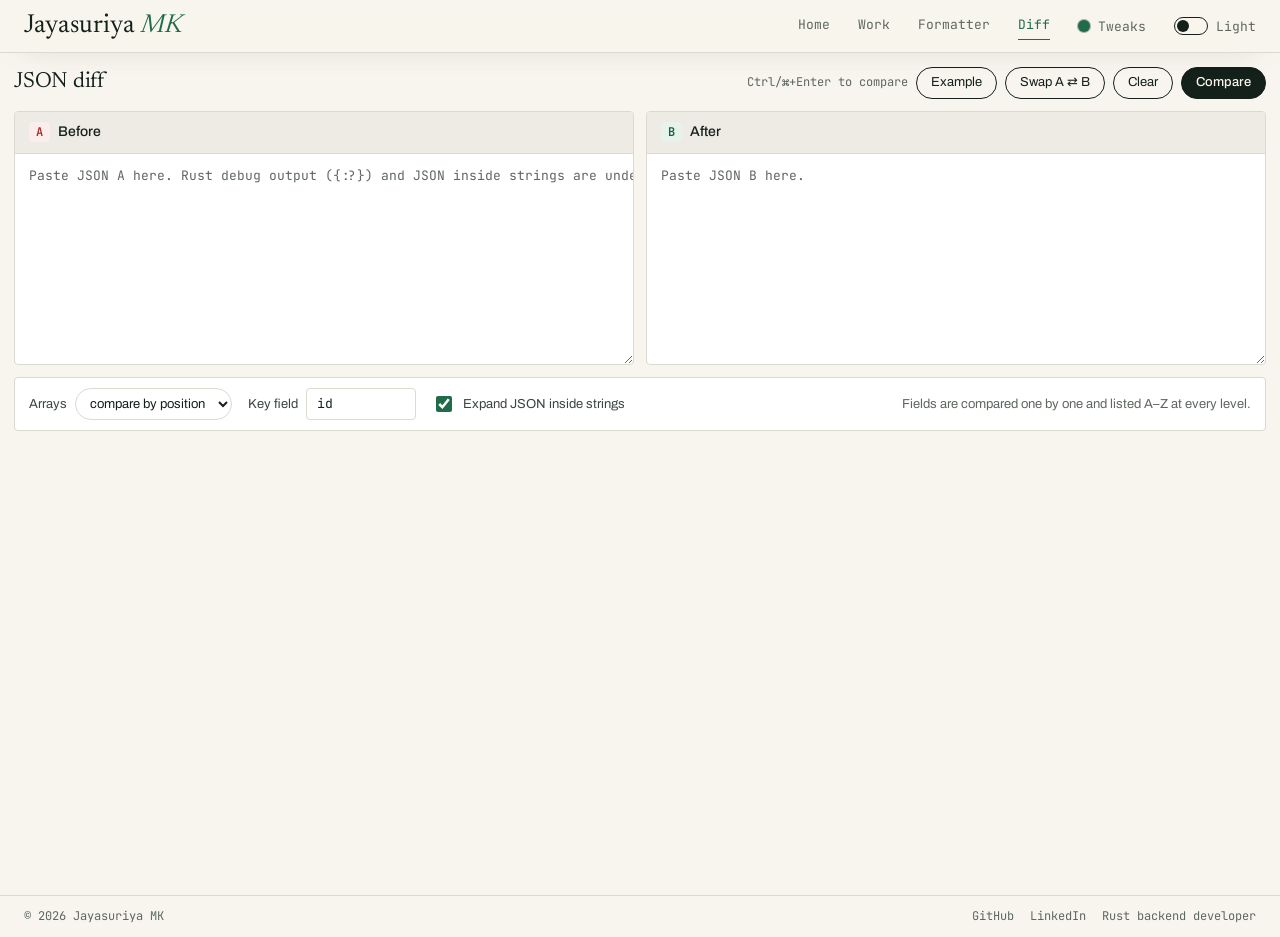
==== commit 3f4284a0: "Add Tweaks accent palette picker next to the light/dark switch Seven palettes (green, ink, terracott" ====
--- a/JSON_Diff.html
+++ b/JSON_Diff.html
@@ -8,6 +8,8 @@
 <link rel="preconnect" href="https://fonts.gstatic.com" crossorigin>
 <link rel="stylesheet" href="https://fonts.googleapis.com/css2?family=Newsreader:ital,opsz,wght@0,6..72,400;0,6..72,500;1,6..72,400&family=Archivo:wght@400;500;600&family=JetBrains+Mono:wght@400;500&display=swap">
 <link rel="stylesheet" href="tools.css">
+<link rel="stylesheet" href="palettes.css">
+<script src="palette.js"></script>
 <style>
   body {
     font-family: var(--sans);
--- a/tools.css
+++ b/tools.css
@@ -14,7 +14,7 @@
   --hdr: rgba(247, 245, 238, 0.66);
   --glass: rgba(255, 255, 253, 0.62);
   --glassLine: rgba(20, 32, 26, 0.14);
-  --glassShadow: 0 34px 60px -34px rgba(31, 107, 74, 0.42),
+  --glassShadow: 0 34px 60px -34px color-mix(in oklab, var(--accent) 42%, transparent),
                  0 2px 6px -2px rgba(20, 32, 26, 0.08),
                  inset 0 1px 0 rgba(255, 255, 255, 0.9);
   --glowA: color-mix(in oklab, var(--accent) 55%, transparent);
@@ -55,7 +55,7 @@
   /* Search markers and selection */
   --mk: #fae498;
   --mk-cur: #f5af52;
-  --sel: rgba(31, 107, 74, 0.22);
+  --sel: color-mix(in oklab, var(--accent) 22%, transparent);
 
   /* Layout dimensions */
   --site-header-h: 53px;
@@ -113,7 +113,7 @@
 
     --mk: #544111;
     --mk-cur: #9c6014;
-    --sel: rgba(111, 199, 156, 0.28);
+    --sel: color-mix(in oklab, var(--accent) 28%, transparent);
   }
 }
 
@@ -165,7 +165,7 @@
 
   --mk: #544111;
   --mk-cur: #9c6014;
-  --sel: rgba(111, 199, 156, 0.28);
+  --sel: color-mix(in oklab, var(--accent) 28%, transparent);
 }
 
 :root[data-theme="light"] {
--- a/palettes.css
+++ b/palettes.css
@@ -0,0 +1,112 @@
+/* ── Accent palettes ("Tweaks") ─────────────────────────────────
+   Each palette supplies a light and a dark accent. The generic rules
+   below map them onto --accent/--live/--sel for whichever colour
+   scheme is active. "green" is the original and defines no overrides.
+   Diff semantics (--add-*, --rem-*) are deliberately left untouched. */
+
+:root[data-palette="ink"]        { --pal-l: #1f4e8c; --pal-d: #7aa9e6; }
+:root[data-palette="terracotta"] { --pal-l: #b4492a; --pal-d: #e8906f; }
+:root[data-palette="plum"]       { --pal-l: #7a2e6b; --pal-d: #d89acb; }
+:root[data-palette="slate"]      { --pal-l: #3e4a56; --pal-d: #a9b6c3; }
+:root[data-palette="teal"]       { --pal-l: #0e6f78; --pal-d: #5ccfd6; }
+:root[data-palette="saffron"]    { --pal-l: #a45f00; --pal-d: #f0b84a; }
+
+:root[data-palette]:not([data-palette="green"]) {
+  --accent: var(--pal-l);
+  --live: var(--pal-l);
+}
+
+:root[data-palette]:not([data-palette="green"])[data-theme="dark"] {
+  --accent: var(--pal-d);
+  --live: var(--pal-d);
+}
+
+@media (prefers-color-scheme: dark) {
+  :root[data-palette]:not([data-palette="green"]):not([data-theme="light"]) {
+    --accent: var(--pal-d);
+    --live: var(--pal-d);
+  }
+}
+
+/* ── Picker UI ──────────────────────────────────────────────── */
+.pal { position: relative; display: inline-flex; }
+
+.pal-btn {
+  display: inline-flex;
+  align-items: center;
+  gap: 8px;
+  background: transparent;
+  border: 0;
+  padding: 0;
+  cursor: pointer;
+  font-family: 'JetBrains Mono', monospace;
+  font-size: 13px;
+  line-height: 1;
+  color: var(--muted);
+}
+.pal-btn:hover, .pal-btn[aria-expanded="true"] { color: var(--ink); }
+.pal-btn:focus-visible, .pal-opt:focus-visible { outline: 2px solid var(--accent); outline-offset: 3px; }
+
+.pal-sw {
+  --sw: var(--sw-l);
+  display: inline-block;
+  width: 12px;
+  height: 12px;
+  border-radius: 50%;
+  background: var(--sw);
+  box-shadow: 0 0 0 1px color-mix(in oklab, var(--ink) 35%, transparent);
+  flex: none;
+}
+:root[data-theme="dark"] .pal-sw { --sw: var(--sw-d); }
+@media (prefers-color-scheme: dark) {
+  :root:not([data-theme="light"]) .pal-sw { --sw: var(--sw-d); }
+}
+
+.pal-menu {
+  position: absolute;
+  top: calc(100% + 12px);
+  right: 0;
+  z-index: 100;
+  min-width: 190px;
+  margin: 0;
+  padding: 8px;
+  list-style: none;
+  background: var(--bg);
+  border: 1px solid var(--rule);
+  border-radius: 10px;
+  box-shadow: 0 18px 40px -18px color-mix(in oklab, var(--ink) 55%, transparent);
+  font-family: 'JetBrains Mono', monospace;
+  font-size: 13px;
+}
+.pal-menu[hidden] { display: none; }
+
+.pal-head {
+  padding: 4px 8px 8px;
+  color: var(--muted);
+  font-size: 11px;
+  letter-spacing: .08em;
+  text-transform: uppercase;
+}
+
+.pal-opt {
+  display: flex;
+  align-items: center;
+  gap: 10px;
+  width: 100%;
+  padding: 7px 8px;
+  background: transparent;
+  border: 0;
+  border-radius: 6px;
+  color: var(--ink2);
+  font: inherit;
+  text-align: left;
+  cursor: pointer;
+}
+.pal-opt:hover { background: color-mix(in oklab, var(--accent) 12%, transparent); color: var(--ink); }
+.pal-opt[aria-checked="true"] { color: var(--ink); }
+.pal-opt[aria-checked="true"]::after { content: "✓"; margin-left: auto; color: var(--accent); }
+
+@media (max-width: 560px) {
+  .pal-lbl { display: none; }
+  .pal-menu { right: -8px; }
+}
